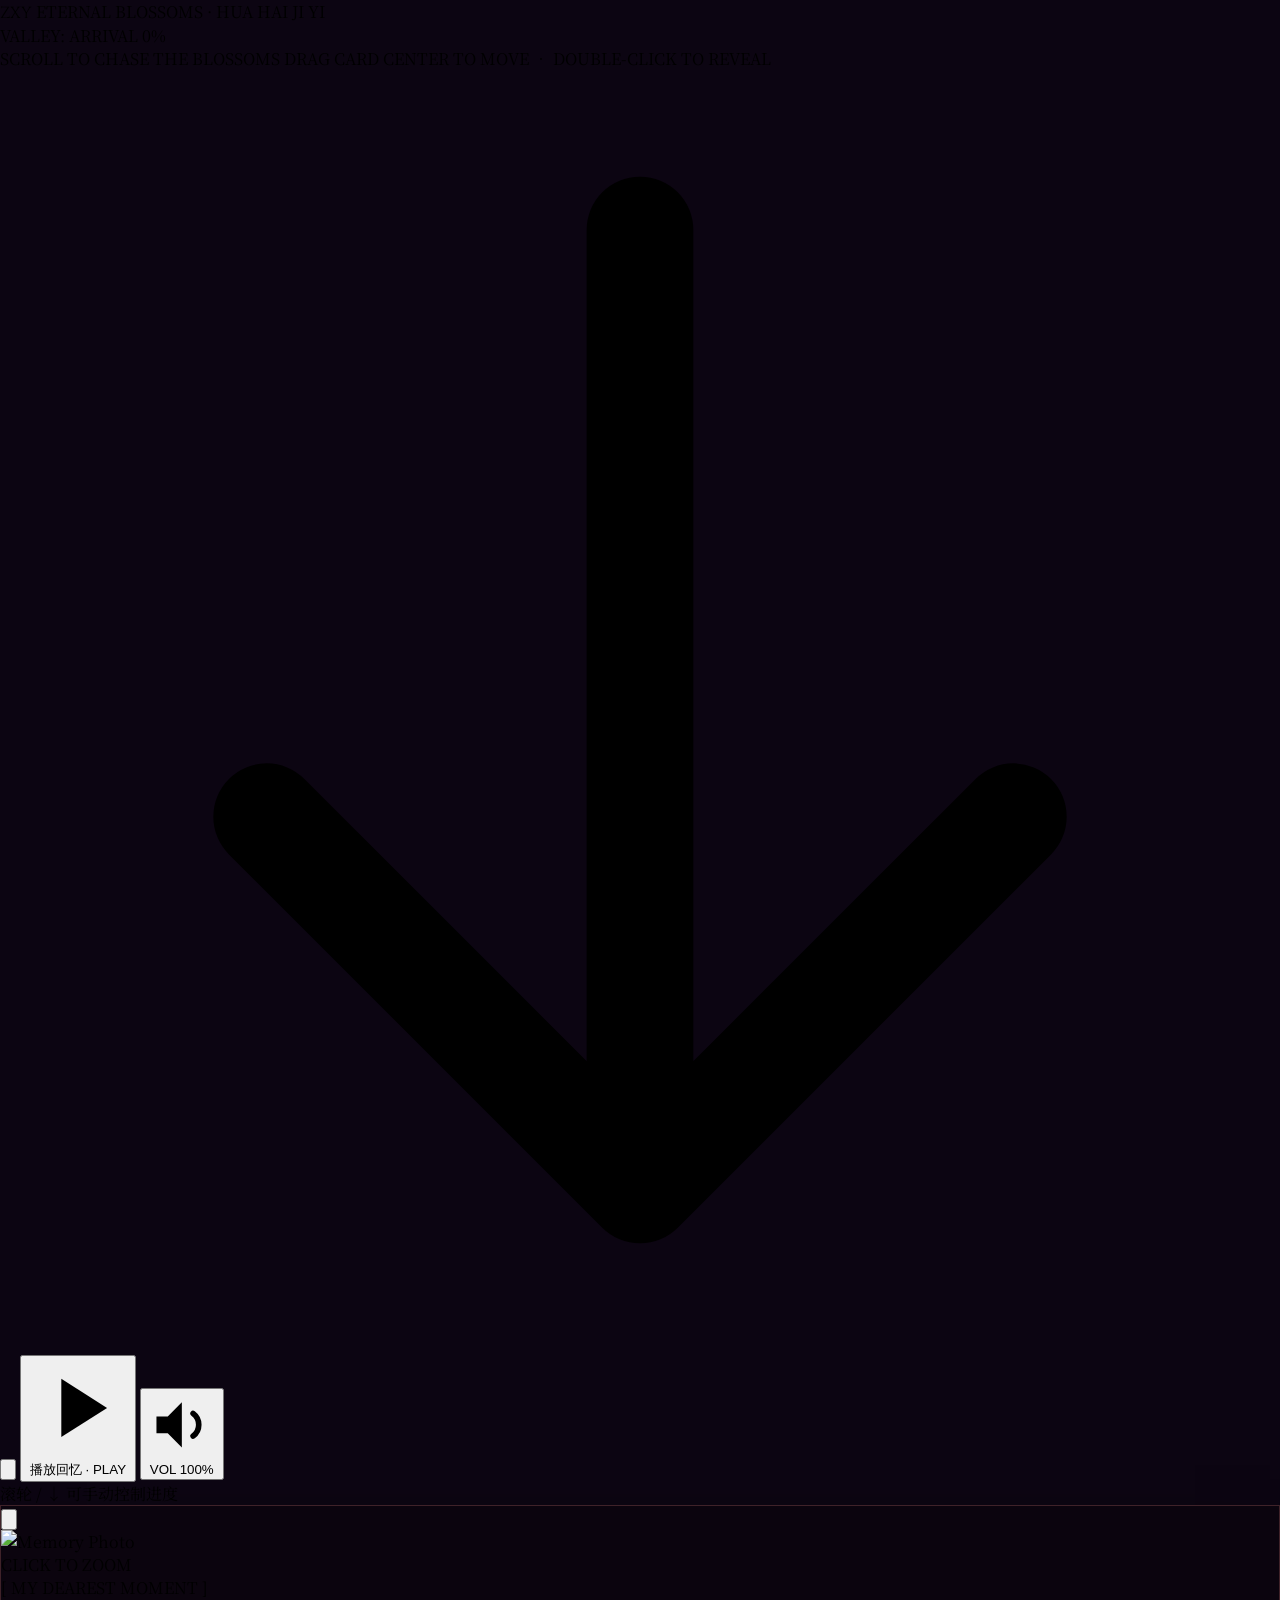
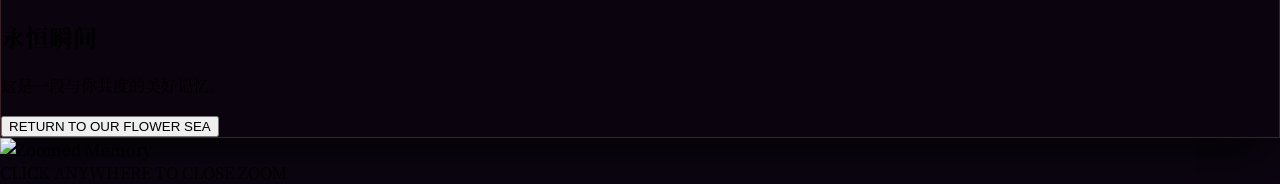
==== index-zxy.html @ 1e1f3844 "Initial commit: vinyl player website gift" ====
<!DOCTYPE html>
<html lang="zh-CN">
<head>
    <meta charset="UTF-8">
    <meta name="viewport" content="width=device-width, initial-scale=1.0">
    <title>For 张馨尹 · Eternal Blossoms</title>
    <!-- Tailwind CSS -->
    <script src="https://cdn.tailwindcss.com"></script>
    <!-- Google Fonts: Elegant Fonts for High-End Typography -->
    <link href="https://fonts.googleapis.com/css2?family=Cinzel:wght@400;600;700&family=Cormorant+Garamond:ital,wght@0,300;0,500;1,300&family=Noto+Serif+SC:wght@200;300;400;600&display=swap" rel="stylesheet">
    <!-- GSAP & ScrollTrigger -->
    <script src="https://cdnjs.cloudflare.com/ajax/libs/gsap/3.12.2/gsap.min.js"></script>
    <script src="https://cdnjs.cloudflare.com/ajax/libs/gsap/3.12.2/ScrollTrigger.min.js"></script>
    <script src="https://cdnjs.cloudflare.com/ajax/libs/gsap/3.12.2/ScrollToPlugin.min.js"></script>
    <!-- Three.js for Premium Floating 3D Heart Particle System -->
<script src="https://cdnjs.cloudflare.com/ajax/libs/three.js/r128/three.min.js"></script>

    <style>
        body {
            font-family: 'Noto Serif SC', 'Cormorant Garamond', serif;
            background-color: #0c0512; /* Ultra deep warm violet night garden */
            overflow-x: hidden;
            margin: 0;
            padding: 0;
            cursor: default;
        }
        .serif-font {
            font-family: 'Cormorant Garamond', 'Noto Serif SC', serif;
        }
        .display-font {
            font-family: 'Cinzel', 'Noto Serif SC', serif;
        }

        /* Warm Rose Gold Scrollbar */
        ::-webkit-scrollbar {
            width: 4px;
        }
        ::-webkit-scrollbar-track {
            background: #0c0512;
        }
        ::-webkit-scrollbar-thumb {
            background: rgba(217, 125, 122, 0.25);
            border-radius: 2px;
            transition: background 0.3s;
        }
        ::-webkit-scrollbar-thumb:hover {
            background: rgba(223, 184, 119, 0.6);
        }

        /* Outer Card Wrapper (Strictly Scroll-Driven by GSAP) */
        .card {
            transform: translateZ(0);
            touch-action: none;
        }

        /* Inner Interactive Container (Strictly Hover, Drag, & Rotate-Driven) */
        .card-inner {
            background: linear-gradient(135deg, rgb(20, 8, 23) 0%, rgb(10, 4, 12) 100%);
            border: 1px solid rgba(217, 125, 122, 0.16);
            box-shadow: 0 10px 30px rgba(0,0,0,0.5);
            isolation: isolate;
            --drag-x: 0px;
            --drag-y: 0px;
            will-change: transform;
            backface-visibility: hidden;
            -webkit-backface-visibility: hidden;
        }

        /* Satin Foil Shimmer Overlay on hover */
        .foil-shine {
            mix-blend-mode: screen;
            opacity: 0;
            pointer-events: none;
            background: radial-gradient(circle at 50% 50%, rgba(255, 210, 210, 0.2) 0%, rgba(217, 125, 122, 0.08) 50%, transparent 80%);
            opacity: 0;
        }

        .glass-panel {
            background: rgba(12, 5, 15, 0.98);
            border: 1px solid rgba(217, 125, 122, 0.25);
            box-shadow: 0 25px 50px -10px rgba(0, 0, 0, 0.85);
        }

        /* Layout boundaries for blossom-converging poem layers */
        .poem-wrapper {
            position: absolute;
            width: 100%;
            height: 100%;
            display: flex;
            align-items: center;
            justify-content: center;
            pointer-events: none;
            text-align: center;
            padding-left: 1rem;
            padding-right: 5rem;
        }
        .poem-line {
            display: flex;
            justify-content: center;
            flex-wrap: wrap;
        }
        .char-box {
            display: inline-block;
            transform-style: preserve-3d;
            will-change: transform, opacity, filter;
            text-shadow: 0 0 12px rgba(217, 125, 122, 0.35), 0 0 4px rgba(223, 184, 119, 0.2);
        }

        /* 回到顶部按钮的旋转反馈 */
        @keyframes reset-spin {
            from { transform: rotate(0deg); }
            to   { transform: rotate(-360deg); }
        }
        #reset-icon.spin-once {
            animation: reset-spin 0.55s cubic-bezier(0.4, 0, 0.2, 1);
        }
    </style>
</head>
    <body class="text-white select-none overflow-y-auto">

    <!-- 背景音乐：单击播放按钮自动启动并与滚动同步；手动滚轮接管时音乐继续播放 -->
    <audio id="bgm" src="bgm.mp3" loop preload="auto"></audio>

    <!-- Outer scroll track (holds total scroll length of 2000vh: 8 scenes * 250vh) -->
    <div id="scroll-track" class="relative w-full h-[2000vh] bg-[#0c0512]">

        <!-- Pinned viewport frame -->
        <div id="viewport" class="fixed top-0 left-0 w-full h-screen overflow-hidden z-10">

            <!-- Three.js WebGL GPU-accelerated Romantic Floating 3D Heart Garden -->
            <div id="webgl-container" class="absolute inset-0 w-full h-full pointer-events-none z-0"></div>

            <!-- Cinematic Vignettes and Warm Dusk Garden Ambiance -->
            <div class="absolute inset-0 bg-gradient-to-t from-[#0c0512] via-transparent to-[#0c0512] opacity-85 z-10 pointer-events-none"></div>
            <div class="absolute inset-0 bg-[radial-gradient(ellipse_at_center,rgba(40,12,28,0.4),transparent_80%)] z-10 pointer-events-none"></div>

            <!-- Global Parallax Container for interactive cards -->
            <div id="cards-parallax-wrapper" class="absolute inset-0 w-full h-full z-20 pointer-events-none">
                <div id="cards-container" class="w-full h-full flex items-center justify-center overflow-hidden pointer-events-auto" style="touch-action: none;">
                    <!-- 28 Cards spawned dynamically -->
                </div>
            </div>

            <!-- Blossom-Condensation Poem Containers -->
            <div id="poems-layer" class="absolute inset-0 w-full h-full z-30 pointer-events-none flex items-center justify-center">
                <!-- 8 Poems programmatically loaded here -->
            </div>

            <!-- Premium Luxury Header Dedicated to张馨尹 -->
            <div class="absolute top-20 left-10 right-10 flex justify-between items-start z-40 pointer-events-none">
                <div class="flex flex-col gap-1">
                    <span class="text-[#dfb877] text-lg md:text-xl font-bold tracking-[0.3em] display-font">ZXY</span>
                    <span class="text-[8.5px] text-white/55 tracking-[0.3em] uppercase font-mono">ETERNAL BLOSSOMS · HUA HAI JI YI</span>
                </div>
                <div class="flex flex-col text-right items-end gap-1 font-mono text-[9px] text-white/40 tracking-[0.2em] select-none pointer-events-none">
                    <span id="scene-hud" class="text-white/65">VALLEY: ARRIVAL</span>
                    <span id="scroll-percent" class="text-[#d97d7a] text-xs font-bold">0%</span>
                </div>
            </div>

            <!-- Scroll Indicator -->
            <div id="scroll-indicator" class="absolute bottom-8 left-1/2 transform -translate-x-1/2 flex flex-col items-center gap-2 text-white/20 font-mono tracking-[0.25em] text-[9px] z-40 transition-opacity duration-700">
                <span class="animate-pulse">SCROLL TO CHASE THE BLOSSOMS</span>
                <span class="text-[7.5px] text-[#dfb877]/60 tracking-widest mt-0.5 uppercase">DRAG CARD CENTER TO MOVE • DOUBLE-CLICK TO REVEAL</span>
                <svg class="w-3 h-3 animate-bounce mt-1 text-[#d97d7a]" fill="none" viewBox="0 0 24 24" stroke="currentColor">
                    <path stroke-linecap="round" stroke-linejoin="round" stroke-width="2" d="M19 14l-7 7m0 0l-7-7m7 7V3" />
                </svg>
            </div>

            <!-- Control Button -->
            <div class="absolute bottom-8 right-10 z-40 flex flex-col items-end gap-2 pointer-events-auto">
                <div class="flex items-center gap-4">
                    <button id="reset-btn" title="回到开始 · RESET 0%" class="w-9 h-9 flex items-center justify-center rounded-full bg-[#0c0512]/80 border border-[#dfb877]/30 hover:border-[#dfb877]/65 text-[#dfb877] transition-all duration-300 active:scale-90 shadow-[0_4px_12px_rgba(0,0,0,0.4)]">
                        <svg id="reset-icon" class="w-4 h-4" viewBox="0 0 24 24" fill="none" stroke="currentColor" stroke-width="2" stroke-linecap="round" stroke-linejoin="round">
                            <path d="M3 12a9 9 0 1 0 2.64-6.36"></path>
                            <path d="M3 4v5h5"></path>
                        </svg>
                    </button>
                    <button id="autoplay-btn" class="px-3.5 py-2 bg-[#0c0512]/80 border border-[#dfb877]/30 hover:border-[#dfb877]/65 text-[8px] font-mono tracking-widest text-[#dfb877] rounded-md transition-all duration-300 active:scale-95 flex items-center gap-2 shadow-[0_4px_12px_rgba(0,0,0,0.4)]">
                        <svg id="autoplay-icon" class="w-3.5 h-3.5 text-[#dfb877]" viewBox="0 0 24 24" fill="currentColor">
                            <path d="M8 5v14l11-7z"></path>
                        </svg>
                        <span id="autoplay-label">播放回忆 · PLAY</span>
                    </button>
                    <button id="volume-btn" class="px-3.5 py-2 bg-[#0c0512]/80 border border-[#dfb877]/30 hover:border-[#dfb877]/65 text-[8px] font-mono tracking-widest text-[#dfb877] rounded-md transition-all duration-300 active:scale-95 flex items-center gap-2 shadow-[0_4px_12px_rgba(0,0,0,0.4)]">
                        <svg id="volume-icon" class="w-3.5 h-3.5 text-[#dfb877]" viewBox="0 0 24 24" fill="currentColor">
                            <path d="M3 9v6h4l5 5V4L7 9H3z"></path>
                            <path d="M16 8a5 5 0 0 1 0 8" fill="none" stroke="currentColor" stroke-width="2" stroke-linecap="round"></path>
                        </svg>
                        <span id="volume-label">VOL 100%</span>
                    </button>
                </div>
                <span class="text-[8px] text-white/35 font-mono tracking-[0.18em] uppercase select-none">滚轮 / ↓ 可手动控制进度</span>
            </div>

        </div>
    </div>

    <!-- Floating Inspector Detail Modal for Card double-clicks -->
    <div id="inspector-modal" class="fixed inset-0 z-50 flex items-center justify-center pointer-events-none opacity-0 transition-all duration-300 ease-out">
        <div class="absolute inset-0 bg-black/90 cursor-pointer" onclick="closeInspector()"></div>
        <div class="glass-panel w-full max-w-2xl rounded-[2rem] p-8 md:p-10 m-4 relative z-10 transform translate-y-8 transition-transform duration-400 ease-out">
            <button onclick="closeInspector()" class="absolute top-6 right-6 text-white/30 hover:text-white hover:rotate-90 transition-all duration-300 z-30">
                <svg class="w-5 h-5" fill="none" viewBox="0 0 24 24" stroke="currentColor">
                    <path stroke-linecap="round" stroke-linejoin="round" stroke-width="1.5" d="M6 18L18 6M6 6l12 12" />
                </svg>
            </button>

            <div class="flex flex-col md:flex-row gap-8 items-center justify-center">
                <div class="w-full md:w-1/2 h-[300px] md:h-[340px] rounded-2xl overflow-hidden border border-[#d97d7a]/30 shadow-[0_10px_25px_rgba(217,125,122,0.15)] bg-[#120714] relative group cursor-pointer" onclick="openLightbox()">
                    <div class="absolute inset-0 bg-gradient-to-t from-[#0c0512] via-transparent to-transparent z-10 pointer-events-none"></div>
                    <img id="inspect-img" src="" alt="Memory Photo" class="w-full h-full object-cover group-hover:scale-105 transition-transform duration-500">
                    <div class="absolute bottom-3 right-3 z-20 bg-black/60 px-2 py-1 rounded-md text-[7px] font-mono tracking-widest text-[#dfb877]/80 pointer-events-none uppercase opacity-0 group-hover:opacity-100 transition-opacity duration-300">CLICK TO ZOOM</div>
                </div>

                <div class="w-full md:w-1/2 flex flex-col justify-center text-left">
                    <div class="text-[8px] font-mono tracking-[0.3em] text-[#dfb877] mb-2 uppercase">[ MY DEAREST MOMENT ]</div>
                    <h2 id="inspect-title" class="text-2xl md:text-3xl font-bold serif-font tracking-wide text-white mb-4">永恒瞬间</h2>

                    <p id="inspect-lore" class="text-xs md:text-sm text-white/90 leading-relaxed font-light mb-6 serif-font">
                        这是一段与你共度的美好记忆。
                    </p>
                    <button onclick="closeInspector()" class="w-full py-3 bg-gradient-to-r from-[#d97d7a]/15 to-[#dfb877]/15 hover:from-[#d97d7a]/25 hover:to-[#dfb877]/25 active:scale-95 rounded-xl font-mono text-[9px] tracking-[0.2em] uppercase transition-all duration-300 border border-[#d97d7a]/20">
                        RETURN TO OUR FLOWER SEA
                    </button>
                </div>
            </div>
        </div>
    </div>

    <!-- Lightbox Fullscreen Zoom Overlay -->
    <div id="lightbox-modal" class="fixed inset-0 z-[60] bg-black/95 flex items-center justify-center opacity-0 pointer-events-none transition-all duration-400 ease-out cursor-zoom-out" onclick="closeLightbox()">
        <img id="lightbox-img" src="" alt="Zoomed Memory" class="max-w-[95%] max-h-[95%] object-contain rounded-2xl shadow-[0_0_50px_rgba(217,125,122,0.35)] transform scale-90 transition-transform duration-400 ease-out">
        <div class="absolute bottom-6 left-1/2 -translate-x-1/2 text-[#dfb877]/60 font-mono text-[8px] tracking-[0.25em] pointer-events-none uppercase">CLICK ANYWHERE TO CLOSE ZOOM</div>
    </div>

    <script>
        gsap.registerPlugin(ScrollTrigger, ScrollToPlugin);

        // 重置回顶期间为 true：抑制 hover 动画，避免与回放重排打架导致闪烁
        let resetting = false;

        const CARD_COUNT = 28;
        const SCENE_COUNT = 8;

        // 28 张照片：把你的照片按 photo01.jpg ~ photo28.jpg 命名，放在本 HTML 同一目录下即可
        const romanticImages = [
            "photo01.jpg", "photo02.jpg", "photo03.jpg", "photo04.jpg", "photo05.jpg",
            "photo06.jpg", "photo07.jpg", "photo08.jpg", "photo09.jpg", "photo10.jpg",
            "photo11.jpg", "photo12.jpg", "photo13.jpg", "photo14.jpg", "photo15.jpg",
            "photo16.jpg", "photo17.jpg", "photo18.jpg", "photo19.jpg", "photo20.jpg",
            "photo21.jpg", "photo22.jpg", "photo23.jpg", "photo24.jpg", "photo25.jpg",
            "photo26.jpg", "photo27.jpg", "photo28.jpg"
        ];

        const cardMetadata = Array.from({ length: CARD_COUNT }, (_, i) => {
            const indexStr = String(i + 1).padStart(2, '0');
            const titles = [
                "外文十佳歌手 / TOP 10 SINGERS",
                "海南的海，和你 / THE SEA WITH YOU",
                "椰林里的光 / LIGHT IN THE GROVE",
                "文昌的脚印 / FOOTPRINTS ON SAND",
                "三亚的烟火气 / SANYA FLAVORS",
                "无锡的烤肉夜 / WUXI BBQ NIGHT",
                "一笼小笼包的默契 / XIAOLONGBAO MOMENT",
                "抹茶碎碎冰的夏天 / MATCHA SUMMER",
                "抱抱小猪 / HUG THE PIG",
                "无锡猪咖 / WUXI PIG CAFE",
                "椒盐大虾 / SALTED SHRIMP",
                "蛋黄南瓜的甜 / PUMPKIN SWEETNESS",
                "踏步档的猪肘 / TABUDANG PORK",
                "汪姐姐的甜 / SWEET FROM SISTER WANG",
                "半熟巴斯克 / BASQUE CHEESECAKE",
                "刚出炉的蛋挞 / FRESH EGG TART",
                "青提牛奶冰 / GRAPE MILK ICE",
                "奥体的西餐厅 / AOTI BISTRO",
                "今喜的炭火 / JINXI CHARCOAL",
                "羊腿和啤酒 / LAMB & BEER",
                "寿喜锅的热气 / SUKIYAKI STEAM",
                "顺德的干蒸 / SHUNDE DIMSUM",
                "必胜客的披萨 / PIZZA HUT MEMORY",
                "寄来的烤肉 / MAILED TO YOU",
                "冬日的烤红薯 / WINTER YAM",
                "头顶的小鸭子 / RUBBER DUCK GIRL",
                "两只小猪 / TWO LITTLE PIGS",
                "香奈儿玫瑰 / CHANEL ROSES"
            ];

            const romanticDiary = [
                "外文十佳歌手的比赛，你表现得真的很棒。一场一场比下来很辛苦，我感到骄傲又心疼。",
                "那天的海风很大，浪声盖过了一切。站在你身边，连风都变得温柔了。",
                "阳光穿过椰叶落下来的时候，你刚好抬头笑了一下。那个画面我一直记得。",
                "沙滩上的脚印被潮水带走了，但那天走在海边的感觉还在。",
                "在三亚街头啃烤乳猪，满手油也不管。那顿饭吃得很开心。",
                "无锡那晚饿坏了，等了好久的美式烤肉终于上桌，两人一顿饱餐，疲惫都填满了。",
                "第一次吃到甜口的小笼包，有点意外，却意外地喜欢。",
                "那是回杭州前吃的最后一口甜。抹茶有点苦，可那天很甜。",
                "我抱着小猪，它发出哼哼的声音，这是我第一次去宠物店",
                "在猪咖我蹲下来逗小猪，你站在旁边看着我们傻。现在想起来还是暖的。",
                "农家小馆的椒盐大虾，你吃得利落，我就着壳啃也挺香。",
                "你说蛋黄南瓜很好吃，后来我们又去了很多次。好吃的店，记着就好。",
                "踏步档的猪肘，是我们常去解馋的一家小店。简单实在，吃着就开心。",
                "汪姐姐家的甜品，那段时间我们经常。拆开盒子，像收到一份小小的惊喜。",
                "半熟的巴斯克，一勺下去流心。甜得刚好，便宜又美味。",
                "肯悦的蛋挞要趁热吃，刚出炉那口最香。好东西，趁热才够味。",
                "第一次走进学校附近那家甜品店，点了一碗青提牛奶冰。原来好吃的，一直都在附近。",
                "奥体旁边的西餐厅，那晚灯光柔柔的。我们慢慢吃，慢慢聊。",
                "今喜烧烤炭火滋滋响，我低头刷手机，你笑我又在发呆。被你笑，倒也不恼。",
                "啃羊腿不需要优雅，只需要饿。和你吃饭从来不用端着。",
                "你特别喜欢这家的寿喜烧，在牛绪牛前后吃了三次。看着你喜欢的样子我也很开心。",
                "干蒸一笼一笼地上，时间也一笼一笼地过。和你吃饭，不赶时间。",
                "有时候最普通的餐厅，因为坐在对面的人，变得不一样了。",
                "有些东西隔着一座城市也能尝到味道。但有些温度，只有面对面才有。",
                "冬天学校便利店买的烤红薯，捧在手里很暖。那样的快乐，有时候很简单。",
                "你头上顶着那只鸭子自拍，表情特别幽默，有点可爱。",
                "去年生日送你的两只小猪，不知道现在还陪着你没有。",
                "花会谢，但送花时想让你开心这件事，不会过期。"
            ];

            return {
                title: titles[i] || "MOMENT",
                desc: `MEMORY ${indexStr}`,
                img: romanticImages[i] || romanticImages[0],
                lore: romanticDiary[i] || "这是一段写给张馨尹、永不消散的记忆时光。"
            };
        });

        // The elegant poetry set（左右交替避让按钮）
        const poemsData = [
            { text: "你是所有方向里 / 我曾认真朝向过的目的地", style: "bounce", top: "32%", left: "50%", entry: 3.0, exit: 9.3 },
            { text: "命运交错再交错 / 漫漫星河里我们曾照亮过彼此", style: "cross", top: "25%", left: "30%", entry: 4.0, exit: 9.0 },
            { text: "那一段时光 / 是真的很美好", style: "implode", top: "58%", left: "55%", entry: 3.2, exit: 9.5 },
            { text: "纵使东风把繁花吹散 / 春天来过就好", style: "fan", top: "8%", left: "50%", entry: 4.0, exit: 9.0 },
            { text: "时间奔流成浩瀚长河 / 我曾停靠过一处温暖", style: "wave", top: "62%", left: "32%", entry: 4.0, exit: 9.1 },
            { text: "万千星辰里 / 我曾看见过你的光芒", style: "spiral", top: "30%", left: "55%", entry: 3.0, exit: 9.5 },
            { text: "世界再大也不过 / 一程又一程", style: "fall", top: "28%", left: "34%", entry: 3.0, exit: 9.6 },
            { text: "所有的偶然 / 都是让我们各自成为今天的自己的必然", style: "grace-final", top: "50%", left: "50%", entry: 2.5, exit: 10.0 }
        ];

        const sceneNames = [
            "ARRIVAL / 晨曦初临",
            "CROSS / 交错穿行",
            "GATHER / 向心汇聚",
            "FAN / 牌堆展开",
            "GRID / 网格呼吸",
            "SPIRAL / 螺旋花涡",
            "HERO / 繁花定格",
            "DEPART / 永恒归宿"
        ];

        // LCG Seed Sequences for deterministic randomness
        const seedSequence = [];
        let rSeed = 42;
        for (let i = 0; i < 200; i++) {
            rSeed = (rSeed * 9301 + 49297) % 233280;
            seedSequence.push(rSeed / 233280);
        }
        function getSeed(idx) {
            return seedSequence[idx % seedSequence.length];
        }

        let scene, camera, renderer;
        let heartGeometry, hearts, goldGeometry, goldDust;
        const heartCount = 1200;
        const goldCount = 1500;

        function initWebGL() {
            const container = document.getElementById("webgl-container");
            const w = window.innerWidth;
            const h = window.innerHeight;

            scene = new THREE.Scene();
            scene.fog = new THREE.FogExp2(0x0c0512, 0.0025);

            camera = new THREE.PerspectiveCamera(60, w / h, 0.1, 1000);
            camera.position.z = 120;

            renderer = new THREE.WebGLRenderer({ antialias: true, alpha: true });
            renderer.setSize(w, h);
            renderer.setPixelRatio(Math.min(window.devicePixelRatio, 2));
            container.appendChild(renderer.domElement);

            const heartCanvas = document.createElement('canvas');
            heartCanvas.width = 64;
            heartCanvas.height = 64;
            const hCtx = heartCanvas.getContext('2d');
            const hGrad = hCtx.createRadialGradient(32, 32, 2, 32, 32, 30);
            hGrad.addColorStop(0, 'rgba(255, 198, 208, 1)');
            hGrad.addColorStop(0.3, 'rgba(217, 125, 122, 0.95)');
            hGrad.addColorStop(0.8, 'rgba(217, 125, 122, 0.3)');
            hGrad.addColorStop(1, 'rgba(12, 5, 18, 0)');

            hCtx.fillStyle = hGrad;
            hCtx.beginPath();
            hCtx.moveTo(32, 24);
            hCtx.bezierCurveTo(32, 18, 22, 10, 14, 10);
            hCtx.bezierCurveTo(4, 10, 4, 25, 4, 25);
            hCtx.bezierCurveTo(4, 35, 16, 45, 32, 58);
            hCtx.bezierCurveTo(48, 45, 60, 35, 60, 25);
            hCtx.bezierCurveTo(60, 25, 60, 10, 50, 10);
            hCtx.bezierCurveTo(42, 10, 32, 18, 32, 24);
            hCtx.fill();
            const heartTexture = new THREE.CanvasTexture(heartCanvas);

            const goldCanvas = document.createElement('canvas');
            goldCanvas.width = 64;
            goldCanvas.height = 64;
            const gCtx = goldCanvas.getContext('2d');
            const gGrad = gCtx.createRadialGradient(32, 32, 1, 32, 32, 30);
            gGrad.addColorStop(0, 'rgba(255, 238, 185, 1)');
            gGrad.addColorStop(0.2, 'rgba(223, 184, 119, 0.85)');
            gGrad.addColorStop(0.7, 'rgba(223, 184, 119, 0.15)');
            gGrad.addColorStop(1, 'rgba(12, 5, 18, 0)');

            gCtx.fillStyle = gGrad;
            gCtx.beginPath();
            gCtx.arc(32, 32, 30, 0, Math.PI * 2);
            gCtx.fill();
            const goldTexture = new THREE.CanvasTexture(goldCanvas);

            heartGeometry = new THREE.BufferGeometry();
            const hPositions = new Float32Array(heartCount * 3);
            const hColors = new Float32Array(heartCount * 3);
            const hCustomData = new Float32Array(heartCount * 2);

            for (let i = 0; i < heartCount; i++) {
                const angle = Math.random() * Math.PI * 2;
                const radius = Math.random() * 120 + 10;
                const z = Math.random() * 800 - 400;

                hPositions[i * 3] = Math.cos(angle) * radius;
                hPositions[i * 3 + 1] = Math.sin(angle) * radius;
                hPositions[i * 3 + 2] = z;

                hColors[i * 3] = 0.98;
                hColors[i * 3 + 1] = 0.72 + Math.random() * 0.12;
                hColors[i * 3 + 2] = 0.75 + Math.random() * 0.1;

                hCustomData[i * 2] = Math.random() * Math.PI * 2;
                hCustomData[i * 2 + 1] = 0.3 + Math.random() * 0.6;
            }

            heartGeometry.setAttribute('position', new THREE.BufferAttribute(hPositions, 3));
            heartGeometry.setAttribute('color', new THREE.BufferAttribute(hColors, 3));
            heartGeometry.setAttribute('customData', new THREE.BufferAttribute(hCustomData, 2));

            const heartMaterial = new THREE.PointsMaterial({
                size: 5.5,
                map: heartTexture,
                vertexColors: true,
                transparent: true,
                opacity: 0.9,
                blending: THREE.AdditiveBlending,
                depthWrite: false
            });

            hearts = new THREE.Points(heartGeometry, heartMaterial);
            scene.add(hearts);

            goldGeometry = new THREE.BufferGeometry();
            const gPositions = new Float32Array(goldCount * 3);
            const gColors = new Float32Array(goldCount * 3);
            const gCustomData = new Float32Array(goldCount * 2);

            for (let i = 0; i < goldCount; i++) {
                const angle = Math.random() * Math.PI * 2;
                const radius = Math.random() * 110 + 5;
                const z = Math.random() * 800 - 400;

                gPositions[i * 3] = Math.cos(angle) * radius;
                gPositions[i * 3 + 1] = Math.sin(angle) * radius;
                gPositions[i * 3 + 2] = z;

                gColors[i * 3] = 1.0;
                gColors[i * 3 + 1] = 0.85 + Math.random() * 0.15;
                gColors[i * 3 + 2] = 0.45 + Math.random() * 0.3;

                gCustomData[i * 2] = Math.random() * Math.PI * 2;
                gCustomData[i * 2 + 1] = 0.2 + Math.random() * 0.5;
            }

            goldGeometry.setAttribute('position', new THREE.BufferAttribute(gPositions, 3));
            goldGeometry.setAttribute('color', new THREE.BufferAttribute(gColors, 3));
            goldGeometry.setAttribute('customData', new THREE.BufferAttribute(gCustomData, 2));

            const goldMaterial = new THREE.PointsMaterial({
                size: 3.2,
                map: goldTexture,
                vertexColors: true,
                transparent: true,
                opacity: 0.85,
                blending: THREE.AdditiveBlending,
                depthWrite: false
            });

            goldDust = new THREE.Points(goldGeometry, goldMaterial);
            scene.add(goldDust);

            window.addEventListener('resize', onWindowResize);
        }

        function onWindowResize() {
            camera.aspect = window.innerWidth / window.innerHeight;
            camera.updateProjectionMatrix();
            renderer.setSize(window.innerWidth, window.innerHeight);
        }
    </script>

    <script>
        let scrollVelocity = 0;
        let smoothScrollVelocity = 0;

        const cardsContainer = document.getElementById("cards-container");
        const cardsArray = [];

        for (let i = 0; i < CARD_COUNT; i++) {
            const cardEl = document.createElement("div");
            cardEl.className = "card absolute w-[130px] h-[180px] md:w-[165px] md:h-[230px] overflow-visible pointer-events-auto select-none";

            cardEl.isDragged = false;
            cardEl.offsetX = 0;
            cardEl.offsetY = 0;
            cardEl.glowFadeTween = null;

            const meta = cardMetadata[i];

            cardEl.innerHTML = `
                <div class="card-inner absolute inset-0 rounded-[1.75rem] flex flex-col justify-between p-4 cursor-grab overflow-hidden">
                    <div class="foil-shine absolute inset-0 z-10"></div>
                    <div class="absolute inset-0 bg-gradient-to-b from-transparent via-[#0c0512]/10 to-[#0c0512]/90 z-10 pointer-events-none"></div>

                    <img src="${meta.img}" alt="Memory" class="absolute inset-0 w-full h-full object-cover z-0 transition-transform duration-700 filter brightness-[0.98] contrast-[1.01] pointer-events-none" onerror="this.style.opacity=0">

                    <div class="flex justify-between items-center text-[7px] tracking-[0.2em] text-white/45 z-20 font-mono pointer-events-none">
                        <span>[MOMENT]</span>
                        <span>${String(i + 1).padStart(2, '0')}</span>
                    </div>

                    <div class="my-auto flex justify-center items-center z-20 opacity-15 hover:opacity-100 transition-opacity duration-300 transform scale-75 pointer-events-none">
                        <svg class="w-6 h-6 text-[#dfb877]" viewBox="0 0 24 24" fill="none" stroke="currentColor" stroke-width="0.75">
                            <circle cx="12" cy="12" r="3" stroke="currentColor" stroke-width="0.5" />
                            <path d="M12 2c.8 3.5-2.2 4.5-3 5.5s-2.2 1-3 0 2.2-4.5 3-5.5S11.2 2 12 2zM12 22c-.8-3.5 2.2-4.5 3-5.5s2.2-1 3 0-2.2 4.5-3 5.5-3.2 0-3 0zM22 12c-3.5-.8-4.5 2.2-5.5 3s-1 2.2 0 3 4.5-2.2 5.5-3-2-3 0-3zM2 12c3.5.8 4.5-2.2 5.5-3s1-2.2 0-3-4.5 2.2-5.5 3 2 3 0 3z"/>
                        </svg>
                    </div>

                    <div class="z-20 text-left border-t border-white/10 pt-2.5 pointer-events-none">
                        <div class="text-[9px] md:text-[10.5px] font-bold text-white tracking-[0.08em] serif-font line-clamp-1">${meta.title}</div>
                        <div class="w-full h-[1px] bg-[#d97d7a]/20 rounded-full mt-1 overflow-hidden">
                            <div class="h-full bg-gradient-to-r from-[#d97d7a] to-[#dfb877]" style="width: ${35 + (i * 1.8) % 65}%"></div>
                        </div>
                        <div class="text-[6px] md:text-[6.5px] text-[#dfb877]/40 tracking-[0.2em] mt-1.5 font-mono uppercase">${meta.desc}</div>
                    </div>
                </div>
            `;

            const innerContainer = cardEl.querySelector('.card-inner');

            let isDragging = false;
            let startX = 0, startY = 0;
            let startOffsetX = 0, startOffsetY = 0;

            innerContainer.addEventListener('pointerdown', (e) => {
                e.stopPropagation();
                isDragging = true;
                innerContainer.style.cursor = 'grabbing';

                startX = e.clientX;
                startY = e.clientY;
                startOffsetX = cardEl.offsetX;
                startOffsetY = cardEl.offsetY;

                innerContainer.setPointerCapture(e.pointerId);
            });

            innerContainer.addEventListener('pointermove', (e) => {
                if (isDragging) {
                    const dx = e.clientX - startX;
                    const dy = e.clientY - startY;

                    cardEl.offsetX = startOffsetX + dx;
                    cardEl.offsetY = startOffsetY + dy;
                    cardEl.isDragged = true;

                    gsap.set(innerContainer, {
                        x: cardEl.offsetX,
                        y: cardEl.offsetY,
                        overwrite: "auto"
                    });
                } else {
                    const rect = innerContainer.getBoundingClientRect();
                    const x = e.clientX - rect.left - rect.width/2;
                    const y = e.clientY - rect.top - rect.height/2;

                    const normalizedX = x / (rect.width/2);
                    const normalizedY = y / (rect.height/2);

                    const floatX = 10 * normalizedX;
                    const floatY = 10 * normalizedY - 12;

                    gsap.to(innerContainer, {
                        x: cardEl.offsetX + floatX,
                        y: cardEl.offsetY + floatY,
                        duration: 0.15,
                        ease: "power1.out",
                        overwrite: "auto",
                        force3D: true
                    });

                    if (!document.body.classList.contains('force-shimmer')) {
                        const shine = innerContainer.querySelector('.foil-shine');
                        if (shine) {
                            const pctX = ((x + rect.width/2) / rect.width) * 100;
                            const pctY = ((y + rect.height/2) / rect.height) * 100;
                            shine.style.background = `radial-gradient(circle at ${pctX}% ${pctY}%, rgba(255, 210, 210, 0.28) 0%, rgba(217, 125, 122, 0.15) 50%, transparent 80%)`;
                        }
                    }
                }
            });

            innerContainer.addEventListener('pointerup', (e) => {
                innerContainer.style.cursor = 'grab';
                if (isDragging) {
                    isDragging = false;
                    innerContainer.releasePointerCapture(e.pointerId);
                }

                gsap.to(innerContainer, {
                    x: cardEl.offsetX,
                    y: cardEl.offsetY,
                    scale: 1,
                    duration: 1.4,
                    ease: "elastic.out(1.2, 0.42)",
                    overwrite: "auto"
                });
            });

            innerContainer.addEventListener('pointercancel', (e) => {
                innerContainer.style.cursor = 'grab';
                isDragging = false;
                innerContainer.releasePointerCapture(e.pointerId);
            });

            innerContainer.addEventListener("mouseenter", (e) => {
                if (resetting) return;
                if (cardEl.glowFadeTween) cardEl.glowFadeTween.kill();

                const shine = innerContainer.querySelector('.foil-shine');

                cardEl._baseZ = cardEl.style.zIndex;
                cardEl.style.zIndex = 999;

                gsap.to(innerContainer, {
                    scale: 1.08,
                    boxShadow: "0 20px 45px rgba(217, 125, 122, 0.4), inset 0 0 15px rgba(223, 184, 119, 0.25)",
                    borderColor: "rgba(223, 184, 119, 0.8)",
                    duration: 0.15,
                    ease: "power2.out",
                    overwrite: "auto",
                    force3D: true
                });
                if (shine) {
                    gsap.to(shine, { opacity: 1, duration: 0.15, overwrite: "auto" });
                }

                if (!document.body.classList.contains('force-shimmer')) {
                    cardEl.glowFadeTween = gsap.timeline({ delay: 1.2 });

                    cardEl.glowFadeTween.to(innerContainer, {
                        boxShadow: "0 10px 30px rgba(0,0,0,0.5)",
                        borderColor: "rgba(217, 125, 122, 0.16)",
                        duration: 0.5,
                        ease: "power1.out"
                    }, 0);

                    if (shine) {
                        cardEl.glowFadeTween.to(shine, {
                            opacity: 0,
                            duration: 0.5,
                            ease: "power1.out"
                        }, 0);
                    }
                }
            });

            innerContainer.addEventListener("mouseleave", () => {
                if (resetting) return;
                if (cardEl.glowFadeTween) cardEl.glowFadeTween.kill();

                if (cardEl._baseZ !== undefined) cardEl.style.zIndex = cardEl._baseZ;

                gsap.to(innerContainer, {
                    x: cardEl.offsetX,
                    y: cardEl.offsetY,
                    scale: 1,
                    duration: 1.4,
                    ease: "elastic.out(1.2, 0.42)",
                    overwrite: "auto"
                });

                if (!document.body.classList.contains('force-shimmer')) {
                    const shine = innerContainer.querySelector('.foil-shine');
                    cardEl.glowFadeTween = gsap.timeline();

                    cardEl.glowFadeTween.to(innerContainer, {
                        boxShadow: "0 10px 30px rgba(0,0,0,0.5)",
                        borderColor: "rgba(217, 125, 122, 0.16)",
                        duration: 0.8,
                        delay: 0.8,
                        ease: "power2.out"
                    }, 0);

                    if (shine) {
                        cardEl.glowFadeTween.to(shine, {
                            opacity: 0,
                            duration: 0.8,
                            delay: 0.8,
                            ease: "power2.out"
                        }, 0);
                    }
                }
            });

            innerContainer.addEventListener("dblclick", (e) => {
                e.stopPropagation();
                openInspector(meta, i);
            });

            cardsContainer.appendChild(cardEl);
            cardsArray.push(cardEl);

            // 已移除撕拉片灰片层：所有照片始终清晰显示。双击卡片查看大图。
            cardEl._revealed = true;
            cardEl.addEventListener('dblclick', (e) => {
                e.stopPropagation();
                if (typeof openInspector === 'function') openInspector(meta, i);
            });

        }

    </script>

    <script>
        const poemsLayer = document.getElementById("poems-layer");
        const poemsEls = [];

        poemsData.forEach((poem, idx) => {
            const poemWrap = document.createElement("div");
            poemWrap.id = `poem-wrap-${idx}`;
            poemWrap.className = "poem-wrapper opacity-0 invisible select-none pointer-events-none absolute w-full max-w-4xl px-8 text-center";
            poemWrap.style.top = poem.top;
            poemWrap.style.left = poem.left || "50%";
            poemWrap.style.transform = "translate(-50%, -50%)";

            const lines = poem.text.split("/");
            let innerHtml = '<div class="flex flex-col gap-4 md:gap-7 items-center w-full">';

            lines.forEach((lineText, lineIdx) => {
                const weightClass = lineIdx % 2 === 0 ? 'font-light italic text-white/95' : 'font-semibold tracking-[0.25em] text-[#dfb877]';
                let lineSpanned = "";
                Array.from(lineText).forEach((char) => {
                    lineSpanned += `<span class="char-box transform translate-3d(0,0,0) opacity-0" style="display:inline-block">${char}</span>`;
                });

                innerHtml += `
                    <div class="overflow-visible w-full text-center">
                        <span class="poem-line text-xl sm:text-2xl md:text-3xl lg:text-4.5xl ${weightClass} serif-font filter drop-shadow-[0_4px_10px_rgba(12,5,18,0.95)]">
                            ${lineSpanned}
                        </span>
                    </div>
                `;
            });
            innerHtml += '</div>';

            poemWrap.innerHTML = innerHtml;
            poemsLayer.appendChild(poemWrap);
            poemsEls.push(poemWrap);
        });

        function playSceneSynchronizedText(poemWrapper, style) {
            const charBoxes = poemWrapper.querySelectorAll(".char-box");
            gsap.killTweensOf(charBoxes);

            switch (style) {
                case "bounce":
                    gsap.set(charBoxes, { y: -35, opacity: 0, filter: "blur(6px)" });
                    gsap.to(charBoxes, {
                        y: 0, opacity: 1, filter: "blur(0px)",
                        duration: 0.9, ease: "bounce.out",
                        stagger: 0.04
                    });
                    break;

                case "cross":
                    charBoxes.forEach((box, i) => {
                        const offset = i % 2 === 0 ? -150 : 150;
                        gsap.set(box, { x: offset, opacity: 0, filter: "blur(8px)" });
                    });
                    gsap.to(charBoxes, {
                        x: 0, opacity: 1, filter: "blur(0px)",
                        duration: 1.0, ease: "power2.out",
                        stagger: 0.028
                    });
                    break;

                case "implode":
                    gsap.set(charBoxes, { scale: 1.8, opacity: 0, filter: "blur(12px)" });
                    gsap.to(charBoxes, {
                        scale: 1, opacity: 1, filter: "blur(0px)",
                        duration: 1.1, ease: "power2.out",
                        stagger: 0.05
                    });
                    break;

                case "fan":
                    gsap.set(charBoxes, { rotationY: -90, opacity: 0, filter: "blur(5px)" });
                    gsap.to(charBoxes, {
                        rotationY: 0, opacity: 1, filter: "blur(0px)",
                        duration: 0.8, ease: "power2.out",
                        stagger: 0.035
                    });
                    break;

                case "wave":
                    gsap.set(charBoxes, { opacity: 0, y: 12, filter: "blur(8px)" });
                    gsap.to(charBoxes, {
                        opacity: 1, y: 0, filter: "blur(0px)",
                        duration: 1.2, ease: "power3.out",
                        stagger: 0.06
                    });
                    break;

                case "spiral":
                    gsap.set(charBoxes, { rotationZ: -140, scale: 0.5, opacity: 0 });
                    gsap.to(charBoxes, {
                        rotationZ: 0, scale: 1, opacity: 1,
                        duration: 1.0, ease: "power2.out",
                        stagger: 0.03
                    });
                    break;

                case "fall":
                    gsap.set(charBoxes, { y: -50, opacity: 0, filter: "blur(4px)" });
                    gsap.to(charBoxes, {
                        y: 0, opacity: 1, filter: "blur(0px)",
                        duration: 0.8, ease: "back.out(1.2)",
                        stagger: 0.035
                    });
                    break;

                case "grace-final":
                    gsap.set(charBoxes, { opacity: 0, y: 15, filter: "blur(10px)", scale: 0.95 });
                    gsap.to(charBoxes, {
                        opacity: 1,
                        y: 0,
                        scale: 1,
                        filter: "blur(0px)",
                        duration: 1.3,
                        ease: "power2.out",
                        stagger: 0.08
                    });
                    break;
            }
        }
    </script>

    <script>
        function getSceneCoords(sceneNum) {
            const coords = [];
            for (let i = 0; i < CARD_COUNT; i++) {
                let x = "0vw", y = "0vh", rot = 0, scale = 1, opacity = 1, zIndex = i + 10;

                const s1 = getSeed(i * 3);
                const s2 = getSeed(i * 3 + 1);
                const s3 = getSeed(i * 3 + 2);

                switch (sceneNum) {
                    case 1:
                        const colsS1 = 7;
                        const colS1 = i % colsS1;
                        const rowS1 = Math.floor(i / colsS1);
                        const rowsS1 = Math.ceil(CARD_COUNT / colsS1);
                        x = `${(colS1 - (colsS1 - 1) / 2) * 13.5 + (s1 * 2.0 - 1.0)}vw`;
                        y = `${(rowS1 - (rowsS1 - 1) / 2) * 15.5 + (s2 * 2.0 - 1.0)}vh`;
                        rot = -10 + s3 * 20;
                        scale = 0.72 + s1 * 0.12;
                        opacity = 0.85 + s2 * 0.15;
                        break;

                    case 2:
                        const isEven = (i % 2 === 0);
                        if (isEven) {
                            const hCount = Math.ceil(CARD_COUNT / 2);
                            const hIndex = Math.floor(i / 2);
                            const val = (hIndex / (hCount - 1)) - 0.5;
                            x = `${val * 94}vw`;
                            y = `0vh`;
                            rot = 0;
                            scale = 0.72;
                            zIndex = 20;
                        } else {
                            const vCount = Math.floor(CARD_COUNT / 2);
                            const vIndex = Math.floor((i - 1) / 2);
                            const val = (vIndex / (vCount - 1)) - 0.5;
                            x = `0vw`;
                            y = `${val * 85}vh`;
                            rot = 90;
                            scale = 0.72;
                            zIndex = 10;
                        }
                        opacity = 0.9;
                        break;

                    case 3:
                        const radiusS3 = 5 + (i % 4) * 4.2;
                        const angleS3 = (i / CARD_COUNT) * Math.PI * 2;
                        x = `${radiusS3 * Math.cos(angleS3)}vw`;
                        y = `${radiusS3 * Math.sin(angleS3) * 1.1}vh`;
                        rot = (angleS3 * 180 / Math.PI) + 90;
                        scale = 0.65;
                        opacity = 0.9;
                        zIndex = i + 10;
                        break;

                    case 4:
                        const angleS4 = -65 + (i / (CARD_COUNT - 1)) * 130;
                        const radS4 = angleS4 * Math.PI / 180;
                        const radiusS4 = 28;
                        x = `${radiusS4 * Math.sin(radS4)}vw`;
                        y = `${radiusS4 * Math.cos(radS4) - 13}vh`;
                        rot = angleS4;
                        scale = 0.75;
                        opacity = 0.92;
                        zIndex = i + 10;
                        break;

                    case 5:
                        const colS5 = i % 7;
                        const rowS5 = Math.floor(i / 7);
                        const rowsS5 = Math.ceil(CARD_COUNT / 7);
                        x = `${(colS5 - 3.0) * 13}vw`;
                        const waveOffset = Math.sin(colS5 + rowS5) * 5.5;
                        y = `${(rowS5 - (rowsS5 - 1) / 2) * 13.8 + waveOffset}vh`;
                        rot = Math.sin(colS5 - rowS5) * 5;
                        scale = 0.7;
                        opacity = 0.9;
                        break;

                    case 6:
                        const turns = 2.0;
                        const angleS6 = (i / CARD_COUNT) * Math.PI * 2 * turns;
                        const spiralRadius = 2.0 + (i * 0.7);
                        x = `${spiralRadius * Math.cos(angleS6)}vw`;
                        y = `${spiralRadius * Math.sin(angleS6) * 0.85}vh`;
                        rot = (angleS6 * 180 / Math.PI) + 45;
                        scale = 0.52 + (i * 0.008);
                        opacity = 0.88;
                        zIndex = i + 10;
                        break;

                    case 7:
                        const centerIdx = 8;
                        if (i === centerIdx) {
                            x = "0vw";
                            y = "0vh";
                            rot = 0;
                            scale = 1.45;
                            opacity = 1;
                            zIndex = 500;
                        } else {
                            const orbIdx = i < centerIdx ? i : i - 1;
                            const angleS7 = (orbIdx / (CARD_COUNT - 1)) * Math.PI * 2;
                            x = `${Math.cos(angleS7) * 31}vw`;
                            y = `${Math.sin(angleS7) * 20}vh`;
                            rot = (angleS7 * 180 / Math.PI) + 90;
                            scale = 0.52;
                            opacity = 0.75;
                            zIndex = Math.floor(Math.sin(angleS7) * 20) + 100;
                        }
                        break;

                    case 8:
                        const angleS8 = (i / CARD_COUNT) * Math.PI * 2 + (s1 * 0.25);
                        const rW = 30 + s2 * 11;
                        const rH = 22 + s3 * 9;
                        x = `${Math.cos(angleS8) * rW}vw`;
                        y = `${Math.sin(angleS8) * rH}vh`;
                        rot = -25 + s1 * 50;
                        scale = 0.6 + s2 * 0.2;
                        opacity = 0.85;
                        zIndex = Math.floor(s1 * 50) + 10;
                        break;
                }

                scale = Math.max(scale, 0.5);
                opacity = Math.max(opacity, 0.7);

                coords.push({ x, y, rotation: rot, scale, opacity, zIndex });
            }
            return coords;
        }

        const masterTL = gsap.timeline({
            scrollTrigger: {
                trigger: "#scroll-track",
                start: "top top",
                end: "bottom bottom",
                scrub: 1.2,
                pin: "#viewport",
                invalidateOnRefresh: true,
                onUpdate: (self) => {
                    const percent = Math.round(self.progress * 100);
                    document.getElementById("scroll-percent").innerText = `${percent}%`;

                    const ind = document.getElementById("scroll-indicator");
                    if (percent > 0.5) {
                        ind.style.opacity = "0";
                    } else {
                        ind.style.opacity = "1";
                    }

                    cardsArray.forEach((card) => {
                        if (card.isDragged) {
                            card.isDragged = false;
                            const inner = card.querySelector('.card-inner');

                            card.offsetX = 0;
                            card.offsetY = 0;

                            gsap.to(inner, {
                                x: 0,
                                y: 0,
                                rotationX: 0,
                                rotationY: 0,
                                duration: 1.1,
                                ease: "power3.out",
                                overwrite: "auto"
                            });
                        }
                    });

                    scrollVelocity = Math.abs(self.getVelocity());

                    const currentSceneIdx = Math.min(Math.floor(self.progress * SCENE_COUNT), SCENE_COUNT - 1);
                    document.getElementById("scene-hud").innerText = `VALLEY: ${sceneNames[currentSceneIdx]}`;
                }
            }
        });

        cardsArray.forEach((card, i) => {
            const side = i % 4;
            let startX = 0, startY = 0;
            if (side === 0) { startX = -150; startY = gsap.utils.random(-100, 100); }
            else if (side === 1) { startX = 150; startY = gsap.utils.random(-100, 100); }
            else if (side === 2) { startX = gsap.utils.random(-150, 150); startY = -120; }
            else { startX = gsap.utils.random(-150, 150); startY = 120; }

            gsap.set(card, {
                x: `${startX}vw`,
                y: `${startY}vh`,
                rotation: gsap.utils.random(-120, 120),
                scale: 0.15,
                opacity: 0,
                zIndex: i + 10
            });
        });

        const sceneTargets = [];
        for (let s = 1; s <= SCENE_COUNT; s++) {
            sceneTargets.push(getSceneCoords(s));
        }

        cardsArray.forEach((card, i) => {
            masterTL.to(card, {
                x: sceneTargets[0][i].x,
                y: sceneTargets[0][i].y,
                rotation: sceneTargets[0][i].rotation,
                scale: sceneTargets[0][i].scale,
                opacity: sceneTargets[0][i].opacity,
                zIndex: sceneTargets[0][i].zIndex,
                duration: 10,
                ease: "power2.out",
                force3D: true
            }, 0);

            for (let s = 2; s <= SCENE_COUNT; s++) {
                const startTime = (s - 1) * 10;
                masterTL.to(card, {
                    x: sceneTargets[s - 1][i].x,
                    y: sceneTargets[s - 1][i].y,
                    rotation: sceneTargets[s - 1][i].rotation,
                    scale: sceneTargets[s - 1][i].scale,
                    opacity: sceneTargets[s - 1][i].opacity,
                    zIndex: sceneTargets[s - 1][i].zIndex,
                    duration: 10,
                    ease: "power1.inOut",
                    force3D: true
                }, startTime);
            }
        });

        poemsEls.forEach((poemWrap, idx) => {
            const startT = idx * 10;
            const pData = poemsData[idx];
            const style = pData.style;
            const entryOffset = pData.entry || 4.0;
            const exitOffset = pData.exit || 9.1;

            masterTL.to(poemWrap, {
                autoAlpha: 1,
                duration: 1.0,
                ease: "power2.out",
                onStart: () => {
                    playSceneSynchronizedText(poemWrap, style);
                }
            }, startT + entryOffset);

            if (idx < SCENE_COUNT - 1) {
                masterTL.to(poemWrap, {
                    autoAlpha: 0,
                    y: -15,
                    duration: 0.8,
                    ease: "power2.in"
                }, startT + exitOffset);
            }
        });
    </script>

    <script>
        let mouseX = window.innerWidth / 2;
        let mouseY = window.innerHeight / 2;

        document.addEventListener("mousemove", (e) => {
            mouseX = e.clientX;
            mouseY = e.clientY;

            const shiftX = (mouseX - window.innerWidth / 2) * 0.012;
            const shiftY = (mouseY - window.innerHeight / 2) * 0.012;

            gsap.to("#cards-parallax-wrapper", { x: shiftX, y: shiftY, duration: 1.5, ease: "power2.out" });
        });

        function renderWebGL() {
            hearts.rotation.z += 0.00004;
            hearts.rotation.y += 0.00001;

            goldDust.rotation.z -= 0.00003;
            goldDust.rotation.y += 0.00002;

            const targetWarpVelocity = scrollVelocity * 0.00015;
            smoothScrollVelocity += (targetWarpVelocity - smoothScrollVelocity) * 0.08;

            const hPosAttribute = heartGeometry.getAttribute('position');
            const hCustomAttribute = heartGeometry.getAttribute('customData');
            const hPosArray = hPosAttribute.array;
            const hCustomArray = hCustomAttribute.array;
            const hLength = hPosArray.length;

            const time = Date.now() * 0.0004;

            for (let i = 0; i < hLength; i += 3) {
                const index = i / 3;
                const offsetPhase = hCustomArray[index * 2];
                const speedFactor = hCustomArray[index * 2 + 1];

                hPosArray[i + 2] += (smoothScrollVelocity * 4.5) + (0.007 * speedFactor);

                hPosArray[i] += Math.sin(time + offsetPhase) * 0.007;
                hPosArray[i + 1] += Math.cos(time * 0.8 + offsetPhase) * 0.006;

                if (hPosArray[i + 2] > 400) {
                    hPosArray[i + 2] = -400;
                    hPosArray[i] = (Math.random() - 0.5) * 220;
                    hPosArray[i + 1] = (Math.random() - 0.5) * 220;
                }
            }
            hPosAttribute.needsUpdate = true;

            const gPosAttribute = goldGeometry.getAttribute('position');
            const gCustomAttribute = goldGeometry.getAttribute('customData');
            const gPosArray = gPosAttribute.array;
            const gCustomArray = gCustomAttribute.array;
            const gLength = gPosArray.length;

            for (let i = 0; i < gLength; i += 3) {
                const index = i / 3;
                const offsetPhase = gCustomArray[index * 2];
                const speedFactor = gCustomArray[index * 2 + 1];

                gPosArray[i + 2] += (smoothScrollVelocity * 3.5) + (0.008 * speedFactor);
                gPosArray[i] += Math.cos(time + offsetPhase) * 0.008;
                gPosArray[i + 1] += Math.sin(time * 0.5 + offsetPhase) * 0.008;

                if (gPosArray[i + 2] > 400) {
                    gPosArray[i + 2] = -400;
                    gPosArray[i] = (Math.random() - 0.5) * 220;
                    gPosArray[i + 1] = (Math.random() - 0.5) * 220;
                }
            }
            gPosAttribute.needsUpdate = true;

            renderer.render(scene, camera);
            requestAnimationFrame(renderWebGL);
        }

        function openInspector(meta, index) {
            document.getElementById("inspect-img").src = meta.img;
            document.getElementById("inspect-title").innerText = meta.title;
            document.getElementById("inspect-lore").innerText = meta.lore;

            const modal = document.getElementById("inspector-modal");
            modal.classList.remove("opacity-0", "pointer-events-none");
            modal.classList.add("pointer-events-auto");
            modal.querySelector(".glass-panel").classList.remove("translate-y-8");
        }

        function closeInspector() {
            const modal = document.getElementById("inspector-modal");
            modal.classList.add("opacity-0", "pointer-events-none");
            modal.classList.remove("pointer-events-auto");
            modal.querySelector(".glass-panel").classList.add("translate-y-8");
            closeLightbox();
        }

        function openLightbox() {
            const src = document.getElementById("inspect-img").src;
            document.getElementById("lightbox-img").src = src;
            const modal = document.getElementById("lightbox-modal");
            modal.classList.remove("opacity-0", "pointer-events-none");
            modal.classList.add("pointer-events-auto");
            setTimeout(() => {
                document.getElementById("lightbox-img").classList.remove("scale-90");
                document.getElementById("lightbox-img").classList.add("scale-100");
            }, 50);
        }

        function closeLightbox() {
            const modal = document.getElementById("lightbox-modal");
            document.getElementById("lightbox-img").classList.remove("scale-100");
            document.getElementById("lightbox-img").classList.add("scale-90");
            modal.classList.add("opacity-0", "pointer-events-none");
            modal.classList.remove("pointer-events-auto");
        }

        window.onload = function() {
            initWebGL();
            renderWebGL();

            setTimeout(() => {
                ScrollTrigger.refresh();
            }, 300);

            // ===== 播放控制：自动滚动 + 背景音乐 =====
            const bgm = document.getElementById("bgm");
            const autoplayBtn = document.getElementById("autoplay-btn");
            const autoplayIcon = document.getElementById("autoplay-icon");
            const autoplayLabel = document.getElementById("autoplay-label");

            let autoScrolling = false;
            let autoScrollRAF = null;
            const TOTAL_SECONDS = 100; // 整段约 100 秒滚完（比 120 秒再快一点）
            const maxScrollY = () => document.documentElement.scrollHeight - window.innerHeight;
            const scrollSpeed = () => maxScrollY() / (TOTAL_SECONDS * 60); // 约 60fps 下的每帧位移

            function autoScrollStep() {
                if (!autoScrolling) return;
                const next = window.scrollY + scrollSpeed();
                if (next >= maxScrollY()) {
                    window.scrollTo(0, maxScrollY());
                    endAutoScroll(); // 滚到末尾：停滚动，但音乐继续循环
                    return;
                }
                window.scrollTo(0, next);
                autoScrollRAF = requestAnimationFrame(autoScrollStep);
            }

            function startAutoScroll() {
                if (autoScrolling) return;
                autoScrolling = true;
                bgm.play().catch(() => {});
                autoScrollRAF = requestAnimationFrame(autoScrollStep);
                autoplayIcon.innerHTML = '<path d="M6 5h4v14H6zM14 5h4v14h-4z"></path>';
                autoplayLabel.textContent = "暂停 · PAUSE";
                const ind = document.getElementById("scroll-indicator");
                if (ind) ind.style.opacity = "0";
            }

            function pauseAutoScroll() { // 按钮再次点击：停滚动并停音乐
                autoScrolling = false;
                if (autoScrollRAF) cancelAnimationFrame(autoScrollRAF);
                bgm.pause();
                autoplayIcon.innerHTML = '<path d="M8 5v14l11-7z"></path>';
                autoplayLabel.textContent = "播放回忆 · PLAY";
            }

            function endAutoScroll() { // 滚到末尾：停滚动、保留音乐
                autoScrolling = false;
                if (autoScrollRAF) cancelAnimationFrame(autoScrollRAF);
                autoplayIcon.innerHTML = '<path d="M8 5v14l11-7z"></path>';
                autoplayLabel.textContent = "播放回忆 · PLAY";
            }

            autoplayBtn.addEventListener("click", () => {
                if (autoScrolling) pauseAutoScroll();
                else startAutoScroll();
            });

            // ===== 一键回到 0%（圆圈箭头）=====
            const resetBtn = document.getElementById("reset-btn");
            const resetIcon = document.getElementById("reset-icon");
            resetBtn.addEventListener("click", () => {
                // 1. 若在自动播放，先停掉，避免 RAF 又把进度推下去
                if (autoScrolling) endAutoScroll();

                // 2. 抑制 hover、清理残留 tween，让内层卡片立即归位，避免与回放重排打架闪烁
                resetting = true;
                cardsArray.forEach((card) => {
                    if (card.glowFadeTween) card.glowFadeTween.kill();
                    if (card._baseZ !== undefined) card.style.zIndex = card._baseZ;
                    const inner = card.querySelector(".card-inner");
                    if (inner) {
                        gsap.killTweensOf(inner);
                        gsap.set(inner, {
                            scale: 1, x: 0, y: 0,
                            boxShadow: "0 10px 30px rgba(0,0,0,0.5)",
                            borderColor: "rgba(217, 125, 122, 0.16)"
                        });
                    }
                    const shine = card.querySelector(".foil-shine");
                    if (shine) gsap.set(shine, { opacity: 0 });
                });

                // 3. 平滑回顶（避免瞬间 scrollTo 触发的 pin 重排闪烁）
                if (typeof ScrollToPlugin !== "undefined") {
                    gsap.to(window, {
                        scrollTo: { y: 0, autoKill: false },
                        duration: 1.0,
                        ease: "power2.inOut",
                        onComplete: () => { resetting = false; }
                    });
                } else {
                    window.scrollTo({ top: 0, behavior: "smooth" });
                    setTimeout(() => { resetting = false; }, 1000);
                }

                // 4. 按钮旋转反馈
                resetIcon.classList.remove("spin-once");
                void resetIcon.offsetWidth; // 触发重排以重启动画
                resetIcon.classList.add("spin-once");
            });

            // 手动滚动接管：滚轮/触摸/方向键/空格/PageUp·Down 触发时停止自动滚动，但音乐继续
            function manualTakeover() {
                if (autoScrolling) endAutoScroll();
            }
            ["wheel", "touchmove", "keydown"].forEach(evt =>
                window.addEventListener(evt, manualTakeover, { passive: true })
            );

            // ===== 音量开关（PLAY / MUTE）=====
            const volumeBtn = document.getElementById("volume-btn");
            const volumeIcon = document.getElementById("volume-icon");
            const volumeLabel = document.getElementById("volume-label");
            let muted = false;
            function applyVolume() {
                if (muted) {
                    bgm.muted = true;
                    volumeIcon.innerHTML = '<path d="M3 9v6h4l5 5V4L7 9H3z"></path><path d="M16 9l5 6M21 9l-5 6" fill="none" stroke="currentColor" stroke-width="2" stroke-linecap="round"></path>';
                    volumeLabel.textContent = "MUTE";
                } else {
                    bgm.muted = false;
                    volumeIcon.innerHTML = '<path d="M3 9v6h4l5 5V4L7 9H3z"></path><path d="M16 8a5 5 0 0 1 0 8" fill="none" stroke="currentColor" stroke-width="2" stroke-linecap="round"></path>';
                    volumeLabel.textContent = "PLAY";
                }
            }
            applyVolume();
            volumeBtn.addEventListener("click", () => {
                muted = !muted;
                applyVolume();
            });
        };
    </script>
</body>
</html>
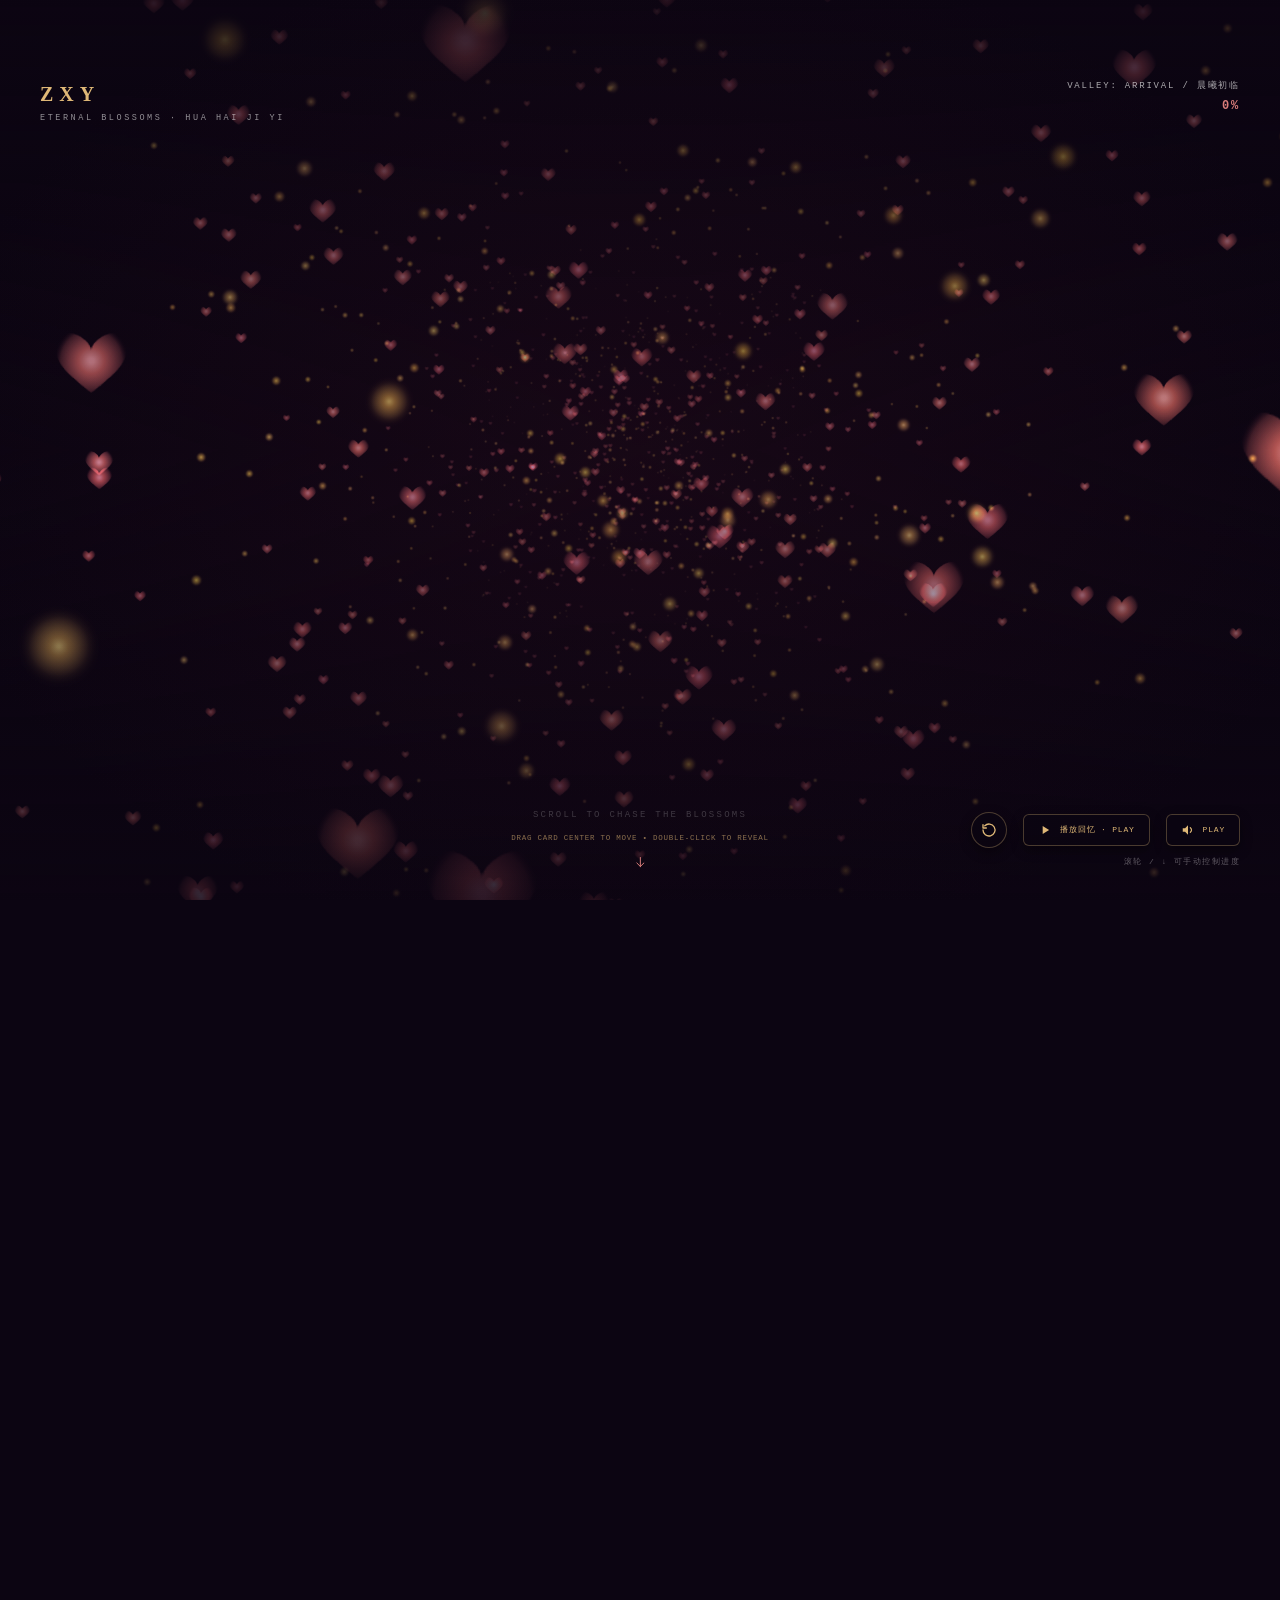
==== commit 76cc754b: "perf: 资源瘦身 + CDN 本地化 + 移动端兼容 (154MB → 62MB) - 11 首音频 + bgm 转 128kbps (138MB → 52MB) - 替换错误的 born-to-" ====
--- a/index-zxy.html
+++ b/index-zxy.html
@@ -4,16 +4,14 @@
     <meta charset="UTF-8">
     <meta name="viewport" content="width=device-width, initial-scale=1.0">
     <title>For 张馨尹 · Eternal Blossoms</title>
-    <!-- Tailwind CSS -->
-    <script src="https://cdn.tailwindcss.com"></script>
-    <!-- Google Fonts: Elegant Fonts for High-End Typography -->
-    <link href="https://fonts.googleapis.com/css2?family=Cinzel:wght@400;600;700&family=Cormorant+Garamond:ital,wght@0,300;0,500;1,300&family=Noto+Serif+SC:wght@200;300;400;600&display=swap" rel="stylesheet">
-    <!-- GSAP & ScrollTrigger -->
-    <script src="https://cdnjs.cloudflare.com/ajax/libs/gsap/3.12.2/gsap.min.js"></script>
-    <script src="https://cdnjs.cloudflare.com/ajax/libs/gsap/3.12.2/ScrollTrigger.min.js"></script>
-    <script src="https://cdnjs.cloudflare.com/ajax/libs/gsap/3.12.2/ScrollToPlugin.min.js"></script>
-    <!-- Three.js for Premium Floating 3D Heart Particle System -->
-<script src="https://cdnjs.cloudflare.com/ajax/libs/three.js/r128/three.min.js"></script>
+    <!-- Tailwind CSS (本地化) -->
+    <script src="./assets/js/tailwind.js"></script>
+    <!-- GSAP & ScrollTrigger (本地化) -->
+    <script src="./assets/js/gsap.min.js"></script>
+    <script src="./assets/js/ScrollTrigger.min.js"></script>
+    <script src="./assets/js/ScrollToPlugin.min.js"></script>
+    <!-- Three.js for Premium Floating 3D Heart Particle System (本地化) -->
+<script src="./assets/js/three.min.js"></script>
 
     <style>
         body {
@@ -119,7 +117,7 @@
     <body class="text-white select-none overflow-y-auto">
 
     <!-- 背景音乐：单击播放按钮自动启动并与滚动同步；手动滚轮接管时音乐继续播放 -->
-    <audio id="bgm" src="bgm.mp3" loop preload="auto"></audio>
+    <audio id="bgm" src="bgm.mp3" loop preload="metadata"></audio>
 
     <!-- Outer scroll track (holds total scroll length of 2000vh: 8 scenes * 250vh) -->
     <div id="scroll-track" class="relative w-full h-[2000vh] bg-[#0c0512]">
@@ -1139,7 +1137,11 @@
             gsap.to("#cards-parallax-wrapper", { x: shiftX, y: shiftY, duration: 1.5, ease: "power2.out" });
         });
 
+        var webglPaused = false; // 顶层全局：面板不可见/后台时暂停 3D 渲染
+
         function renderWebGL() {
+            // 面板不可见或页面切后台时暂停渲染（空转 RAF，GPU 零开销）
+            if (webglPaused) { requestAnimationFrame(renderWebGL); return; }
             hearts.rotation.z += 0.00004;
             hearts.rotation.y += 0.00001;
 
@@ -1242,8 +1244,24 @@
         }
 
         window.onload = function() {
-            initWebGL();
-            renderWebGL();
+            // ===== WebGL 降级 + 渲染暂停控制 =====
+            webglPaused = false;
+            try {
+                initWebGL();
+                renderWebGL();
+            } catch (e) {
+                // WebGL 初始化失败（如老设备/无 GPU）：显示降级提示，不影响页面其他内容
+                var wc = document.getElementById("webgl-container");
+                if (wc) {
+                    wc.innerHTML = '<div style="position:absolute;inset:0;display:flex;align-items:center;justify-content:center;text-align:center;color:rgba(255,255,255,.5);font-size:14px;letter-spacing:.15em;line-height:2">你的设备暂不支持 3D 粒子效果<br>但以下回忆照片不受影响 ✦</div>';
+                }
+            }
+            window.addEventListener("message", function (e) {
+                if (e.data && e.data.type === "tab-pause") webglPaused = !!e.data.paused;
+            });
+            document.addEventListener("visibilitychange", function () {
+                webglPaused = document.hidden;
+            });
 
             setTimeout(() => {
                 ScrollTrigger.refresh();
@@ -1276,7 +1294,10 @@
             function startAutoScroll() {
                 if (autoScrolling) return;
                 autoScrolling = true;
-                bgm.play().catch(() => {});
+                bgm.play().catch(() => {
+                    // 移动端自动播放被拦截：给用户一个明确提示
+                    if (autoplayLabel) autoplayLabel.textContent = "点击开启声音 · TAP TO PLAY";
+                });
                 autoScrollRAF = requestAnimationFrame(autoScrollStep);
                 autoplayIcon.innerHTML = '<path d="M6 5h4v14H6zM14 5h4v14h-4z"></path>';
                 autoplayLabel.textContent = "暂停 · PAUSE";
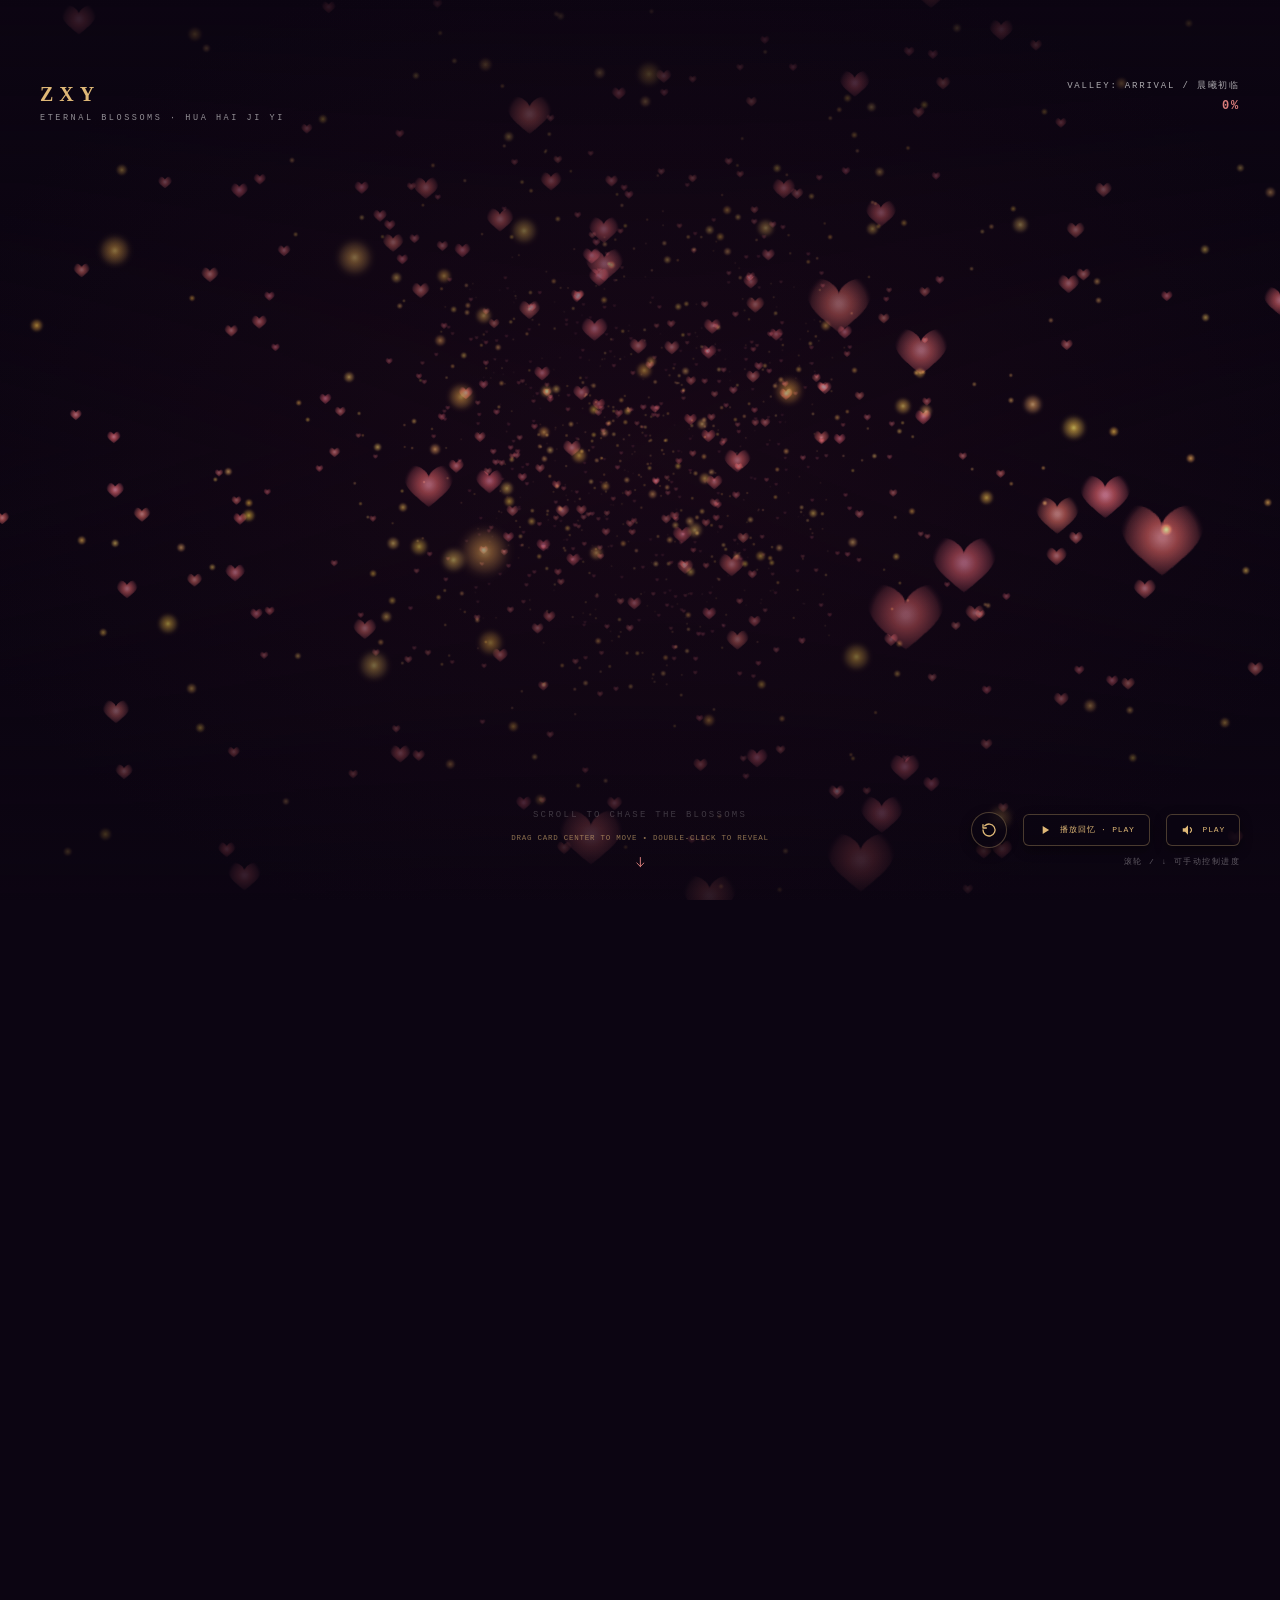
==== commit 77f21545: "perf: further compress images and lazy-load to speed up loading - compress photo01-28 (800px, q78): " ====
--- a/index-zxy.html
+++ b/index-zxy.html
@@ -527,7 +527,7 @@
                     <div class="foil-shine absolute inset-0 z-10"></div>
                     <div class="absolute inset-0 bg-gradient-to-b from-transparent via-[#0c0512]/10 to-[#0c0512]/90 z-10 pointer-events-none"></div>
 
-                    <img src="${meta.img}" alt="Memory" class="absolute inset-0 w-full h-full object-cover z-0 transition-transform duration-700 filter brightness-[0.98] contrast-[1.01] pointer-events-none" onerror="this.style.opacity=0">
+                    <img data-src="${meta.img}" alt="Memory" class="absolute inset-0 w-full h-full object-cover z-0 transition-transform duration-700 filter brightness-[0.98] contrast-[1.01] pointer-events-none" onerror="this.style.opacity=0">
 
                     <div class="flex justify-between items-center text-[7px] tracking-[0.2em] text-white/45 z-20 font-mono pointer-events-none">
                         <span>[MOMENT]</span>
@@ -734,6 +734,31 @@
             });
 
         }
+
+        // 渐进加载照片：分批错开请求，避免首屏 28 张同时下载导致卡顿
+        (function () {
+            const imgs = [];
+            cardsArray.forEach((c) => {
+                const im = c.querySelector("img[data-src]");
+                if (im) imgs.push(im);
+            });
+            const BATCH = 6, GAP = 300;
+            let idx = 0;
+            function loadNext() {
+                const end = Math.min(idx + BATCH, imgs.length);
+                for (let i = idx; i < end; i++) {
+                    const im = imgs[i];
+                    if (im && !im.getAttribute("src")) im.setAttribute("src", im.dataset.src);
+                }
+                idx = end;
+                if (idx < imgs.length) setTimeout(loadNext, GAP);
+            }
+            loadNext();
+            // 兜底：空闲后强制全部加载
+            const forceAll = () => imgs.forEach((im) => { if (im && !im.getAttribute("src")) im.setAttribute("src", im.dataset.src); });
+            if ("requestIdleCallback" in window) requestIdleCallback(forceAll);
+            setTimeout(forceAll, 8000);
+        })();
 
     </script>
 
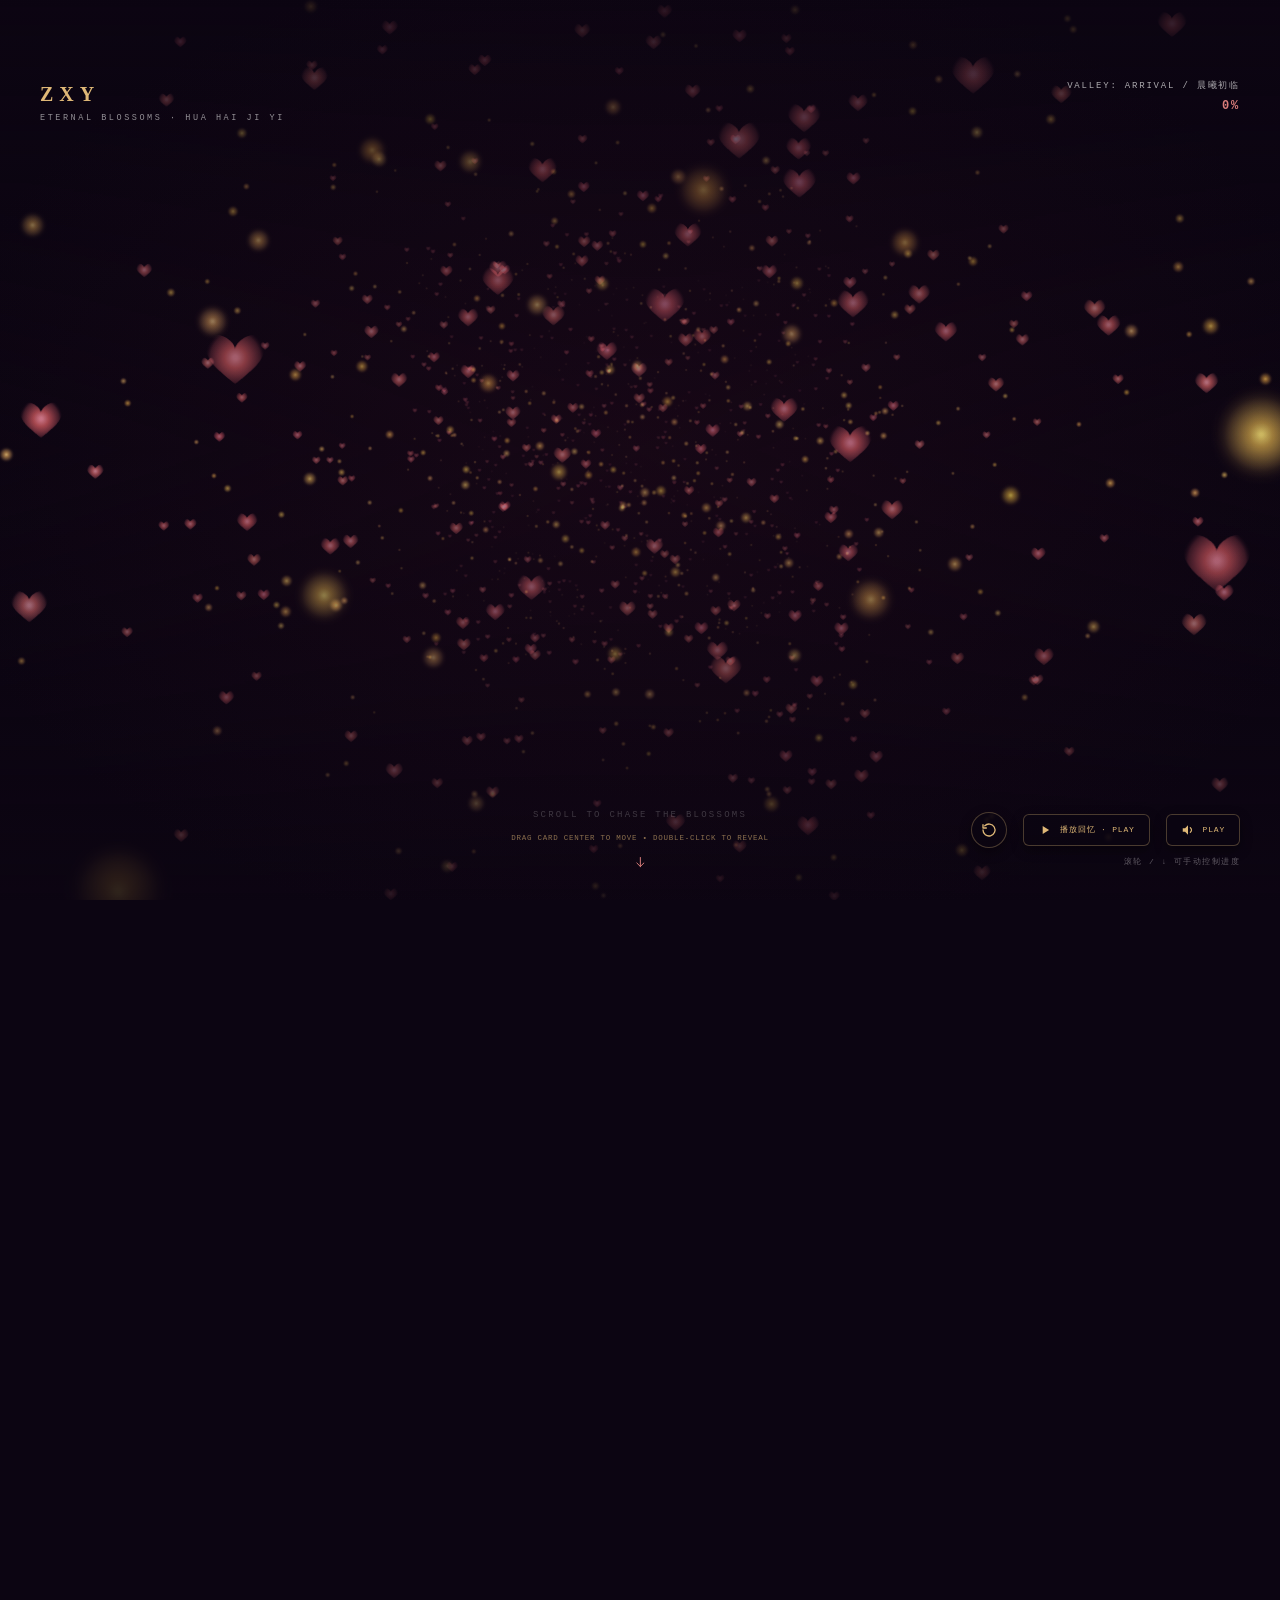
==== commit 26ba1de5: "fix: mobile touch scrolling on particle page + notice popup - particles page: touch-action none -> p" ====
--- a/index-zxy.html
+++ b/index-zxy.html
@@ -48,7 +48,8 @@
         /* Outer Card Wrapper (Strictly Scroll-Driven by GSAP) */
         .card {
             transform: translateZ(0);
-            touch-action: none;
+            /* 允许垂直滚动：页面动画由 2000vh 滚动驱动，手机上必须能上下滑动 */
+            touch-action: pan-y;
         }
 
         /* Inner Interactive Container (Strictly Hover, Drag, & Rotate-Driven) */
@@ -134,7 +135,7 @@
 
             <!-- Global Parallax Container for interactive cards -->
             <div id="cards-parallax-wrapper" class="absolute inset-0 w-full h-full z-20 pointer-events-none">
-                <div id="cards-container" class="w-full h-full flex items-center justify-center overflow-hidden pointer-events-auto" style="touch-action: none;">
+                <div id="cards-container" class="w-full h-full flex items-center justify-center overflow-hidden pointer-events-auto" style="touch-action: pan-y;">
                     <!-- 28 Cards spawned dynamically -->
                 </div>
             </div>
@@ -1319,10 +1320,16 @@
             function startAutoScroll() {
                 if (autoScrolling) return;
                 autoScrolling = true;
-                bgm.play().catch(() => {
-                    // 移动端自动播放被拦截：给用户一个明确提示
-                    if (autoplayLabel) autoplayLabel.textContent = "点击开启声音 · TAP TO PLAY";
-                });
+                const pr = bgm.play();
+                if (pr && typeof pr.catch === "function") {
+                    pr.catch(() => {
+                        // 移动端自动播放被拦截：恢复可重试状态并提示用户点击开启声音
+                        autoScrolling = false;
+                        if (autoScrollRAF) cancelAnimationFrame(autoScrollRAF);
+                        autoplayIcon.innerHTML = '<path d="M8 5v14l11-7z"></path>';
+                        if (autoplayLabel) autoplayLabel.textContent = "点击开启声音 · TAP TO PLAY";
+                    });
+                }
                 autoScrollRAF = requestAnimationFrame(autoScrollStep);
                 autoplayIcon.innerHTML = '<path d="M6 5h4v14H6zM14 5h4v14h-4z"></path>';
                 autoplayLabel.textContent = "暂停 · PAUSE";
